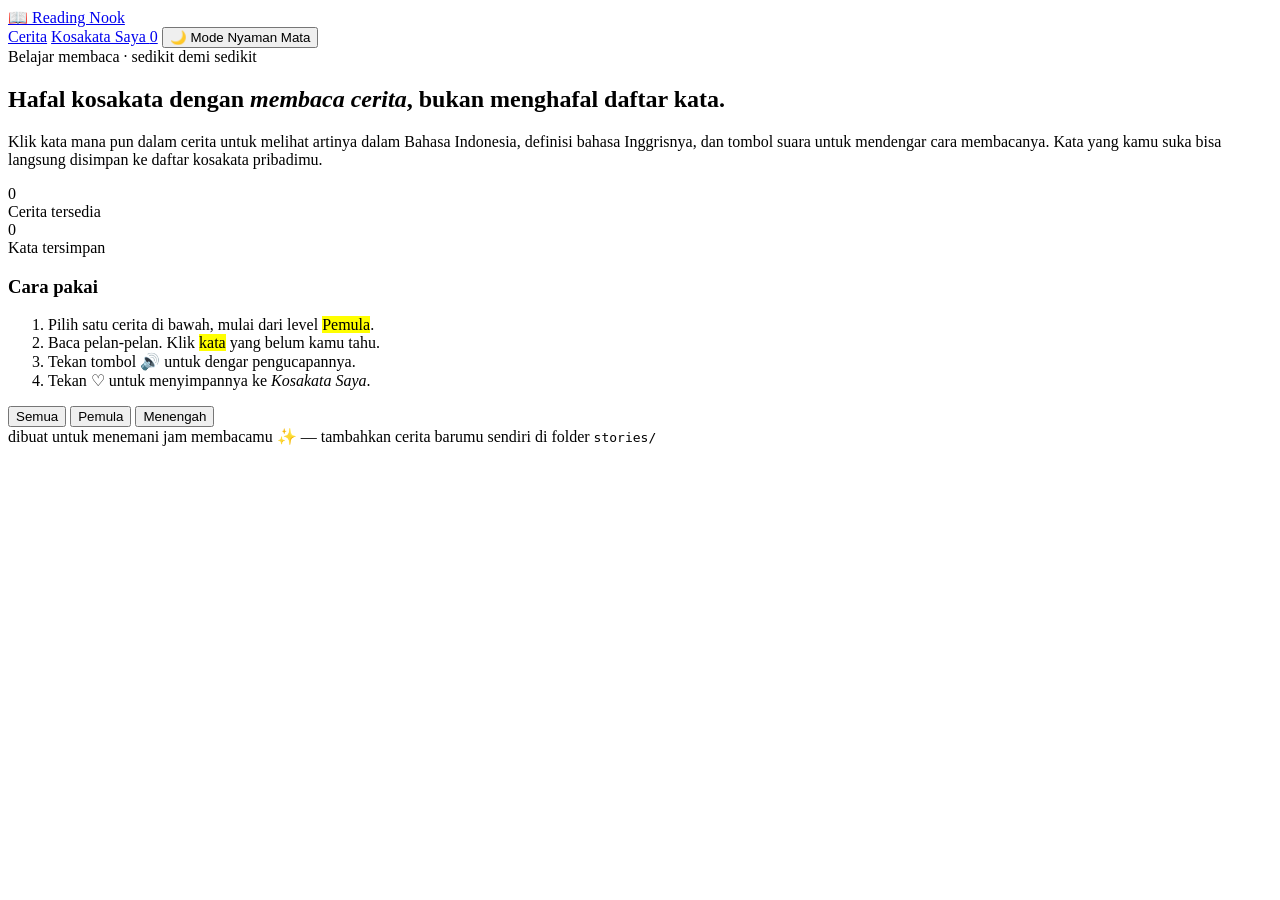
==== index.html @ 83113149 "Add files via upload" ====
<!DOCTYPE html>
<html lang="id">
<head>
<meta charset="UTF-8" />
<meta name="viewport" content="width=device-width, initial-scale=1.0" />
<title>English Reading Nook — Belajar Bahasa Inggris Lewat Cerita</title>
<script>(function(){if(localStorage.getItem("erb_theme")==="comfort"){document.documentElement.setAttribute("data-theme","comfort");}})();</script>
<link rel="stylesheet" href="assets/css/style.css" />
</head>
<body>

  <nav class="site-nav">
    <a href="index.html" class="brand">
      <span class="brand-mark">📖</span>
      <span class="brand-name">Reading Nook</span>
    </a>
    <div class="nav-links">
      <a href="index.html" class="active">Cerita</a>
      <a href="vocab.html">Kosakata Saya <span class="vocab-pill">0</span></a>
      <button id="theme-toggle" class="eye-toggle" type="button">🌙 Mode Nyaman Mata</button>
    </div>
  </nav>

  <div class="shell">

    <section class="hero">
      <div>
        <div class="eyebrow">Belajar membaca · sedikit demi sedikit</div>
        <h1>Hafal kosakata dengan <em>membaca cerita</em>, bukan menghafal daftar kata.</h1>
        <p class="lede">
          Klik kata mana pun dalam cerita untuk melihat artinya dalam Bahasa
          Indonesia, definisi bahasa Inggrisnya, dan tombol suara untuk
          mendengar cara membacanya. Kata yang kamu suka bisa langsung
          disimpan ke daftar kosakata pribadimu.
        </p>
        <div class="hero-stats">
          <div class="stat-block">
            <div class="num" id="stat-stories">0</div>
            <div class="lbl">Cerita tersedia</div>
          </div>
          <div class="stat-block">
            <div class="num" id="stat-vocab">0</div>
            <div class="lbl">Kata tersimpan</div>
          </div>
        </div>
      </div>

      <div class="hero-card">
        <h3>Cara pakai</h3>
        <ol>
          <li>Pilih satu cerita di bawah, mulai dari level <mark>Pemula</mark>.</li>
          <li>Baca pelan-pelan. Klik <mark>kata</mark> yang belum kamu tahu.</li>
          <li>Tekan tombol 🔊 untuk dengar pengucapannya.</li>
          <li>Tekan ♡ untuk menyimpannya ke <em>Kosakata Saya</em>.</li>
        </ol>
      </div>
    </section>

    <div class="filter-bar" id="filter-bar">
      <button class="filter-btn active" data-level="all">Semua</button>
      <button class="filter-btn" data-level="Pemula">Pemula</button>
      <button class="filter-btn" data-level="Menengah">Menengah</button>
    </div>

    <div class="story-grid" id="story-grid"></div>

  </div>

  <footer class="site-foot">dibuat untuk menemani jam membacamu ✨ — tambahkan cerita barumu sendiri di folder <code>stories/</code></footer>

  <script src="assets/js/stories-data.js"></script>
  <script src="assets/js/app.js"></script>
  <script>
    function levelClass(level) {
      return "level-" + level.replace(/\s+/g, "-");
    }

    function renderGrid(filter) {
      const grid = document.getElementById("story-grid");
      grid.innerHTML = "";
      const list = STORIES.filter((s) => filter === "all" || s.level === filter);
      list.forEach((s) => {
        const a = document.createElement("a");
        a.href = s.file;
        a.className = "story-card";
        a.innerHTML = `
          <span class="tape"></span>
          <div class="card-top">
            <span class="card-emoji">${s.emoji}</span>
            <span class="level-tag ${levelClass(s.level)}">${s.level}</span>
          </div>
          <h3>${s.title}</h3>
          <p class="title-id">${s.titleId}</p>
          <p>${s.summary}</p>
          <div class="card-meta">
            <span>📝 ${s.words} kata</span>
            <span>⏱ ${s.minutes} menit</span>
          </div>
        `;
        grid.appendChild(a);
      });
    }

    document.getElementById("stat-stories").textContent = STORIES.length;
    document.getElementById("stat-vocab").textContent = vocabCount();

    renderGrid("all");

    document.getElementById("filter-bar").addEventListener("click", (e) => {
      const btn = e.target.closest(".filter-btn");
      if (!btn) return;
      document
        .querySelectorAll(".filter-btn")
        .forEach((b) => b.classList.remove("active"));
      btn.classList.add("active");
      renderGrid(btn.dataset.level);
    });
  </script>
</body>
</html>
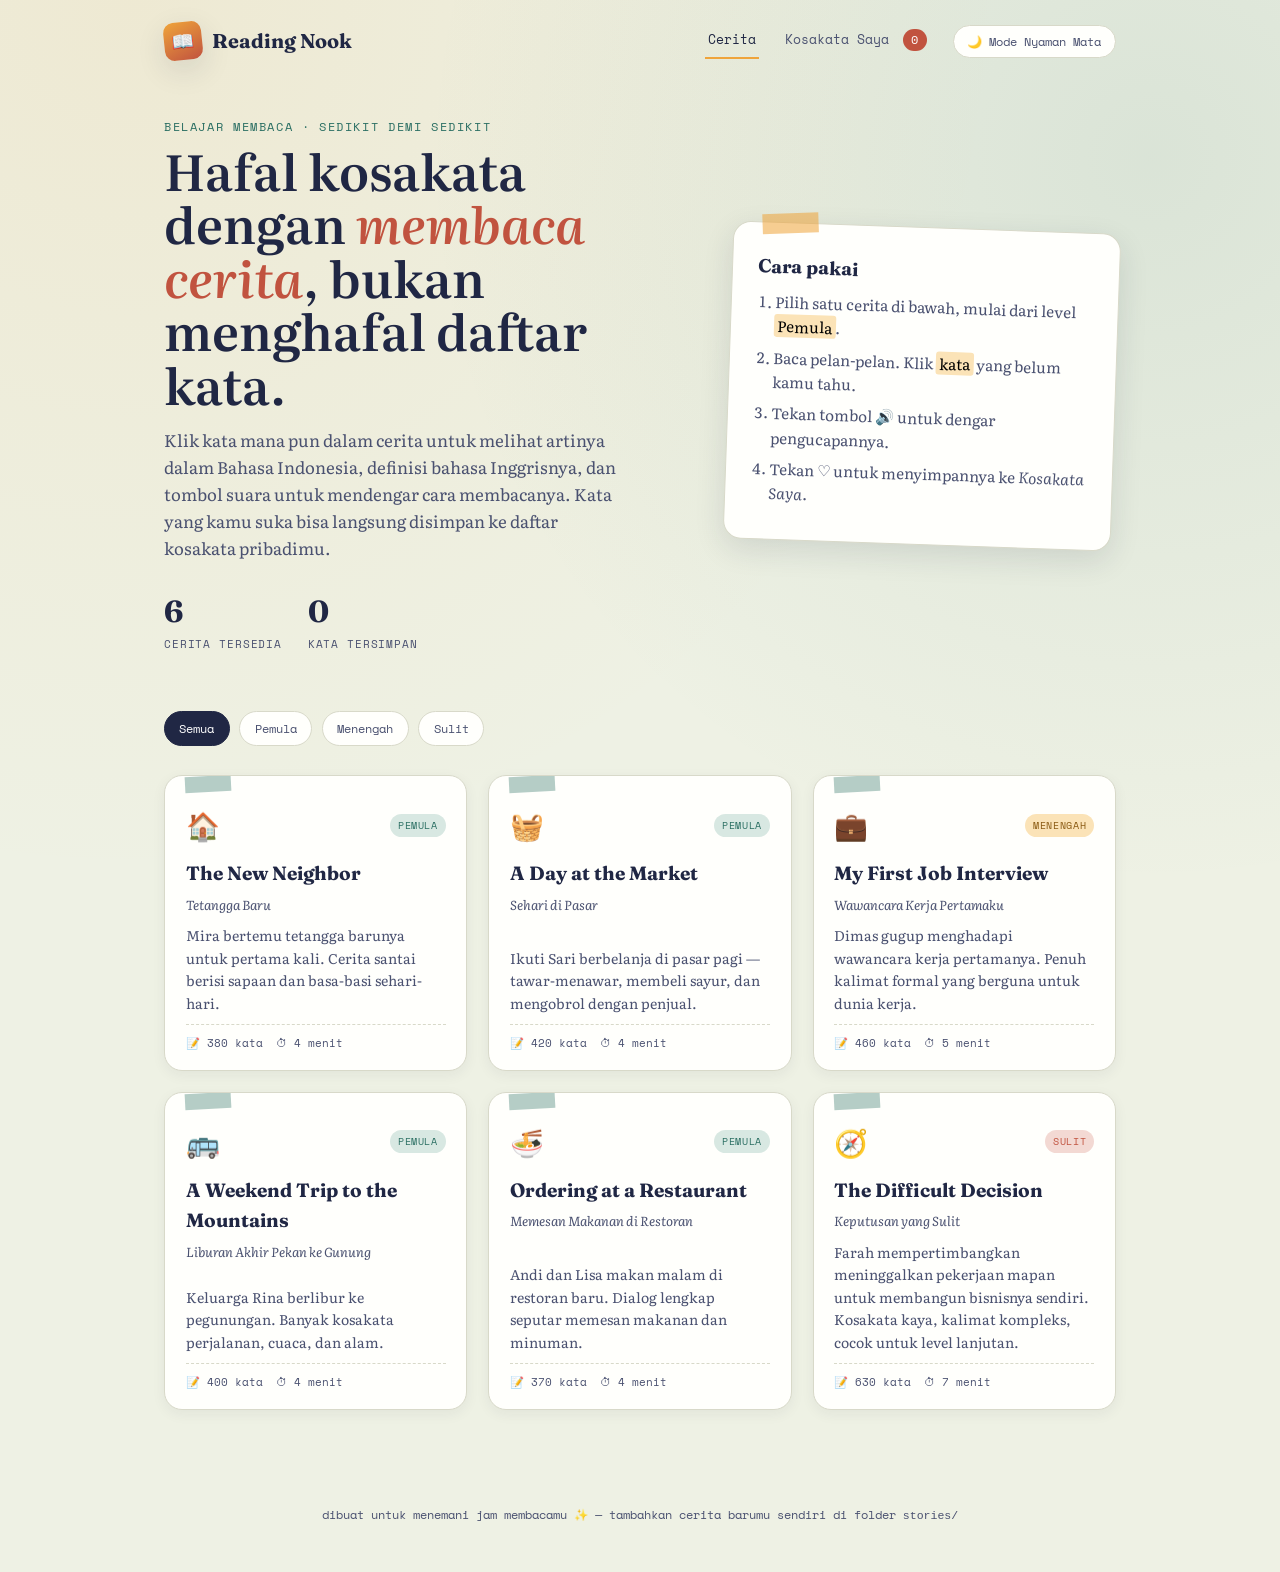
==== commit af8b28e6: "Update index.html" ====
--- a/index.html
+++ b/index.html
@@ -60,6 +60,7 @@
       <button class="filter-btn active" data-level="all">Semua</button>
       <button class="filter-btn" data-level="Pemula">Pemula</button>
       <button class="filter-btn" data-level="Menengah">Menengah</button>
+      <button class="filter-btn" data-level="Sulit">Sulit</button>
     </div>
 
     <div class="story-grid" id="story-grid"></div>
--- a/assets/css/style.css
+++ b/assets/css/style.css
@@ -0,0 +1,668 @@
+/* ============================================================
+   English Reading Nook — design tokens
+   Concept: a well-loved vocabulary notebook. Paper backgrounds,
+   highlighter-marked clickable words, and pop-up "index cards"
+   for word lookups.
+   ============================================================ */
+@import url('https://fonts.googleapis.com/css2?family=Fraunces:ital,opsz,wght@0,9..144,400;0,9..144,600;0,9..144,700;1,9..144,500&family=Literata:ital,opsz,wght@0,7..72,400;0,7..72,500;0,7..72,600;1,7..72,400&family=Space+Mono:wght@400;700&display=swap');
+
+:root{
+  --paper: #EEF1E4;
+  --paper-deep: #E4E8D6;
+  --card: #FFFFFC;
+  --ink: #202744;
+  --ink-soft: #4A5170;
+  --highlight: #EFA43B;      /* marigold — clickable words */
+  --highlight-soft: #FBE3B7;
+  --rose: #C1533F;           /* saved vocabulary accent */
+  --rose-soft: #F3D9D3;
+  --teal: #2B6F63;           /* links / secondary actions */
+  --teal-soft: #D8E8E2;
+  --line: #D8D9C9;
+  --shadow: 0 10px 30px rgba(32,39,68,0.12);
+  --radius: 18px;
+  --glow-1: rgba(239,164,59,0.10);
+  --glow-2: rgba(43,111,99,0.10);
+  --overlay: rgba(32,39,68,0.28);
+}
+
+/* ---------- "Mode Nyaman Mata" — low-glare, warm-dim theme ----------
+   Untuk pengguna dengan mata sensitif / glaukoma: tidak ada putih
+   terang atau hitam pekat, kontras dijaga tetap cukup untuk keterbacaan. */
+[data-theme="comfort"]{
+  --paper: #211F1A;
+  --paper-deep: #29271F;
+  --card: #2A2822;
+  --ink: #E9E2D0;
+  --ink-soft: #B7AF98;
+  --highlight: #C98A3D;
+  --highlight-soft: rgba(201,138,61,0.28);
+  --rose: #C07A6A;
+  --rose-soft: rgba(192,122,106,0.28);
+  --teal: #6FA89B;
+  --teal-soft: rgba(111,168,155,0.22);
+  --line: #3D3A30;
+  --shadow: 0 10px 30px rgba(0,0,0,0.5);
+  --glow-1: rgba(201,138,61,0.06);
+  --glow-2: rgba(111,168,155,0.06);
+  --overlay: rgba(0,0,0,0.55);
+}
+
+*{ box-sizing:border-box; }
+html{ scroll-behavior:smooth; }
+
+body{
+  margin:0;
+  background:
+    radial-gradient(circle at 10% 0%, var(--glow-1), transparent 45%),
+    radial-gradient(circle at 90% 10%, var(--glow-2), transparent 40%),
+    var(--paper);
+  color:var(--ink);
+  font-family:'Literata', Georgia, serif;
+  line-height:1.6;
+  min-height:100vh;
+  transition: background-color .25s ease, color .25s ease;
+}
+
+a{ color:var(--teal); }
+
+/* ---------- utility bits ---------- */
+.eyebrow{
+  font-family:'Space Mono', monospace;
+  font-size:.72rem;
+  letter-spacing:.14em;
+  text-transform:uppercase;
+  color:var(--teal);
+}
+.serif-display{ font-family:'Fraunces', serif; }
+
+/* ---------- top navigation ---------- */
+.site-nav{
+  display:flex;
+  align-items:center;
+  justify-content:space-between;
+  gap:1rem;
+  max-width:1000px;
+  margin:0 auto;
+  padding:1.4rem 1.5rem .6rem;
+}
+.brand{
+  display:flex;
+  align-items:center;
+  gap:.6rem;
+  text-decoration:none;
+  color:var(--ink);
+}
+.brand-mark{
+  width:38px; height:38px;
+  border-radius:10px;
+  background:linear-gradient(155deg, var(--highlight), var(--rose));
+  display:flex; align-items:center; justify-content:center;
+  font-size:1.15rem;
+  transform:rotate(-6deg);
+  box-shadow:var(--shadow);
+}
+.brand-name{
+  font-family:'Fraunces', serif;
+  font-weight:700;
+  font-size:1.25rem;
+}
+.nav-links{
+  display:flex; gap:1.4rem; align-items:center;
+  font-family:'Space Mono', monospace;
+  font-size:.8rem;
+}
+.nav-links a{
+  text-decoration:none;
+  color:var(--ink-soft);
+  padding:.4rem .2rem;
+  border-bottom:2px solid transparent;
+}
+.nav-links a:hover, .nav-links a.active{
+  color:var(--ink);
+  border-bottom-color:var(--highlight);
+}
+.vocab-pill{
+  background:var(--rose);
+  color:#fff;
+  border-radius:999px;
+  padding:.15rem .55rem;
+  font-size:.72rem;
+  margin-left:.35rem;
+}
+
+/* eye-comfort toggle button, lives in the nav on every page */
+.eye-toggle{
+  font-family:'Space Mono', monospace;
+  font-size:.76rem;
+  border:1.5px solid var(--line);
+  background:var(--card);
+  color:var(--ink-soft);
+  padding:.4rem .85rem;
+  border-radius:999px;
+  cursor:pointer;
+  transition:.15s;
+  white-space:nowrap;
+}
+.eye-toggle:hover{ border-color:var(--teal); color:var(--teal); }
+[data-theme="comfort"] .eye-toggle{
+  background:var(--highlight-soft);
+  border-color:var(--highlight);
+  color:var(--ink);
+}
+
+/* ---------- generic page shell ---------- */
+.shell{ max-width:1000px; margin:0 auto; padding:0 1.5rem 4rem; }
+
+/* ============================================================
+   INDEX PAGE
+   ============================================================ */
+.hero{
+  padding:3rem 0 2rem;
+  display:grid;
+  grid-template-columns:1.15fr .85fr;
+  gap:2.5rem;
+  align-items:center;
+}
+@media (max-width:760px){ .hero{ grid-template-columns:1fr; padding-top:1.5rem;} }
+
+.hero h1{
+  font-size:clamp(2.1rem, 4.4vw, 3.1rem);
+  line-height:1.08;
+  margin:.4rem 0 1rem;
+  font-weight:600;
+}
+.hero h1 em{
+  font-style:italic;
+  color:var(--rose);
+}
+.hero p.lede{
+  font-size:1.05rem;
+  color:var(--ink-soft);
+  max-width:46ch;
+}
+.hero-stats{
+  display:flex;
+  gap:1.6rem;
+  margin-top:1.6rem;
+  flex-wrap:wrap;
+}
+.stat-block .num{
+  font-family:'Fraunces', serif;
+  font-size:1.9rem;
+  font-weight:700;
+  color:var(--ink);
+}
+.stat-block .lbl{
+  font-family:'Space Mono', monospace;
+  font-size:.68rem;
+  letter-spacing:.08em;
+  text-transform:uppercase;
+  color:var(--ink-soft);
+}
+
+.hero-card{
+  background:var(--card);
+  border-radius:var(--radius);
+  box-shadow:var(--shadow);
+  padding:1.6rem;
+  transform:rotate(2deg);
+  border:1px solid var(--line);
+  position:relative;
+}
+.hero-card::before{
+  content:"";
+  position:absolute; top:-10px; left:28px;
+  width:56px; height:20px;
+  background:rgba(239,164,59,0.55);
+  transform:rotate(-4deg);
+}
+.hero-card h3{ margin:.2rem 0 .5rem; font-family:'Fraunces',serif; }
+.hero-card ol{ margin:0; padding-left:1.1rem; color:var(--ink-soft); font-size:.95rem; }
+.hero-card li{ margin-bottom:.45rem; }
+.hero-card mark{
+  background:var(--highlight-soft);
+  padding:0 .2rem;
+  border-radius:3px;
+}
+
+/* filter bar */
+.filter-bar{
+  display:flex;
+  gap:.6rem;
+  flex-wrap:wrap;
+  margin:1.6rem 0 1.8rem;
+}
+.filter-btn{
+  font-family:'Space Mono', monospace;
+  font-size:.78rem;
+  border:1.5px solid var(--line);
+  background:var(--card);
+  color:var(--ink-soft);
+  padding:.45rem .9rem;
+  border-radius:999px;
+  cursor:pointer;
+  transition:.15s;
+}
+.filter-btn:hover{ border-color:var(--teal); color:var(--teal); }
+.filter-btn.active{
+  background:var(--ink);
+  color:#fff;
+  border-color:var(--ink);
+}
+
+/* story grid — "bookshelf" of index cards */
+.story-grid{
+  display:grid;
+  grid-template-columns:repeat(auto-fill, minmax(255px, 1fr));
+  gap:1.3rem;
+}
+.story-card{
+  background:var(--card);
+  border-radius:var(--radius);
+  border:1px solid var(--line);
+  box-shadow:0 4px 14px rgba(32,39,68,0.06);
+  padding:1.3rem 1.3rem 1.1rem;
+  text-decoration:none;
+  color:var(--ink);
+  display:flex;
+  flex-direction:column;
+  gap:.6rem;
+  transition:transform .18s ease, box-shadow .18s ease;
+  position:relative;
+  overflow:hidden;
+}
+.story-card:hover{
+  transform:translateY(-4px) rotate(-.6deg);
+  box-shadow:var(--shadow);
+}
+.story-card .tape{
+  position:absolute; top:0; left:20px;
+  width:46px; height:16px;
+  background:rgba(43,111,99,.35);
+  transform:rotate(-3deg);
+}
+.card-top{ display:flex; align-items:center; justify-content:space-between; margin-top:.4rem;}
+.card-emoji{ font-size:1.7rem; }
+.level-tag{
+  font-family:'Space Mono', monospace;
+  font-size:.65rem;
+  letter-spacing:.06em;
+  text-transform:uppercase;
+  padding:.2rem .5rem;
+  border-radius:999px;
+}
+.level-Pemula{ background:var(--teal-soft); color:var(--teal); }
+.level-Menengah{ background:var(--highlight-soft); color:#8a5a12; }
+.level-Sulit{ background:var(--rose-soft); color:var(--rose); }
+.story-card h3{
+  font-family:'Fraunces', serif;
+  font-size:1.2rem;
+  margin:.1rem 0 0;
+}
+.story-card .title-id{
+  font-size:.82rem;
+  color:var(--ink-soft);
+  font-style:italic;
+  margin:-.3rem 0 0;
+}
+.story-card p{
+  font-size:.88rem;
+  color:var(--ink-soft);
+  margin:0;
+  flex:1;
+}
+.card-meta{
+  font-family:'Space Mono', monospace;
+  font-size:.7rem;
+  color:var(--ink-soft);
+  display:flex;
+  gap:.8rem;
+  border-top:1px dashed var(--line);
+  padding-top:.6rem;
+}
+
+/* ============================================================
+   STORY READER PAGE
+   ============================================================ */
+.reader-header{
+  padding:1.6rem 0 .6rem;
+}
+.back-link{
+  font-family:'Space Mono', monospace;
+  font-size:.78rem;
+  text-decoration:none;
+  color:var(--ink-soft);
+  display:inline-flex;
+  align-items:center;
+  gap:.35rem;
+}
+.back-link:hover{ color:var(--teal); }
+
+.reader-title-row{
+  display:flex;
+  justify-content:space-between;
+  align-items:flex-end;
+  gap:1rem;
+  flex-wrap:wrap;
+  margin-top:.7rem;
+}
+.reader-title-row h1{
+  font-family:'Fraunces', serif;
+  font-size:clamp(1.8rem, 4vw, 2.5rem);
+  margin:.2rem 0;
+}
+.reader-title-row .title-id{
+  font-style:italic;
+  color:var(--ink-soft);
+  font-size:1rem;
+  margin:0 0 .6rem;
+}
+
+.reader-toolbar{
+  display:flex;
+  align-items:center;
+  gap:.7rem;
+  flex-wrap:wrap;
+  margin:1rem 0 .4rem;
+}
+.btn{
+  font-family:'Space Mono', monospace;
+  font-size:.78rem;
+  border:none;
+  cursor:pointer;
+  border-radius:999px;
+  padding:.6rem 1.1rem;
+  display:inline-flex;
+  align-items:center;
+  gap:.45rem;
+  transition:.15s;
+}
+.btn-primary{
+  background:var(--ink);
+  color:#fff;
+}
+.btn-primary:hover{ background:var(--teal); }
+.btn-ghost{
+  background:transparent;
+  border:1.5px solid var(--line);
+  color:var(--ink-soft);
+}
+.btn-ghost:hover{ border-color:var(--teal); color:var(--teal); }
+.btn.playing{ background:var(--rose); }
+
+.hint-banner{
+  font-size:.85rem;
+  color:var(--ink-soft);
+  background:var(--teal-soft);
+  border-radius:12px;
+  padding:.65rem 1rem;
+  margin:.9rem 0 1.6rem;
+  display:flex;
+  gap:.5rem;
+  align-items:flex-start;
+}
+
+/* the story paper */
+.story-paper{
+  background:var(--card);
+  border:1px solid var(--line);
+  border-radius:var(--radius);
+  box-shadow:var(--shadow);
+  padding:clamp(1.6rem, 4vw, 3rem);
+  max-width:72ch;
+  margin:0 auto;
+}
+.story-paper p{
+  font-size:1.12rem;
+  margin:0 0 1.35rem;
+}
+.story-paper p:last-child{ margin-bottom:0; }
+.para-pair:last-child .story-en{ margin-bottom:0; }
+
+/* Indonesian translation line under each paragraph — hidden until
+   "Lihat Arti" is switched on */
+.story-id{
+  display:none;
+  font-size:.95rem !important;
+  font-style:italic;
+  color:var(--ink-soft);
+  border-left:3px solid var(--highlight);
+  padding-left:.85rem;
+  margin:-0.7rem 0 1.5rem !important;
+}
+#story-text.show-translation .story-id{ display:block; }
+
+/* clickable words */
+.word{
+  cursor:pointer;
+  border-radius:3px;
+  padding:0 1px;
+  box-shadow: inset 0 -0.4em 0 var(--highlight-soft);
+  transition:box-shadow .15s;
+}
+.word:hover{
+  box-shadow: inset 0 -1.1em 0 var(--highlight-soft);
+}
+.word.is-active{
+  box-shadow: inset 0 -1.1em 0 var(--highlight);
+}
+.word.is-saved{
+  box-shadow: inset 0 -0.4em 0 var(--rose-soft);
+}
+.word.is-saved:hover, .word.is-saved.is-active{
+  box-shadow: inset 0 -1.1em 0 var(--rose-soft);
+}
+
+/* next-story nav */
+.story-footer-nav{
+  max-width:72ch;
+  margin:2rem auto 0;
+  display:flex;
+  justify-content:space-between;
+  gap:1rem;
+  flex-wrap:wrap;
+}
+
+/* ---------- word lookup drawer (signature element) ---------- */
+.overlay{
+  position:fixed; inset:0;
+  background:rgba(32,39,68,0.28);
+  opacity:0; pointer-events:none;
+  transition:opacity .2s;
+  z-index:40;
+}
+.overlay.open{ opacity:1; pointer-events:auto; }
+
+.drawer{
+  position:fixed;
+  left:50%;
+  bottom:-100%;
+  transform:translate(-50%, 0) rotate(0deg);
+  width:min(430px, 92vw);
+  background:var(--card);
+  border:1px solid var(--line);
+  border-radius:20px 20px 4px 4px;
+  box-shadow:0 -8px 40px rgba(32,39,68,0.28);
+  padding:1.5rem 1.5rem 1.7rem;
+  z-index:50;
+  transition:bottom .28s cubic-bezier(.2,.9,.3,1.2);
+}
+.drawer.open{ bottom:1.4rem; }
+.drawer::before{
+  content:"";
+  position:absolute; top:-11px; left:38px;
+  width:52px; height:18px;
+  background:rgba(193,83,63,.5);
+  transform:rotate(-5deg);
+}
+.drawer-close{
+  position:absolute; top:.7rem; right:.9rem;
+  background:none; border:none; cursor:pointer;
+  font-size:1.1rem; color:var(--ink-soft);
+}
+.drawer-word{
+  font-family:'Fraunces', serif;
+  font-size:1.7rem;
+  font-weight:600;
+  margin:.1rem 0 .1rem;
+}
+.drawer-phonetic{
+  font-family:'Space Mono', monospace;
+  color:var(--ink-soft);
+  font-size:.9rem;
+  min-height:1.2em;
+}
+.drawer-actions{
+  display:flex; gap:.5rem; margin:.8rem 0 1rem; flex-wrap:wrap;
+}
+.icon-btn{
+  border:1.5px solid var(--line);
+  background:#fff;
+  border-radius:999px;
+  width:38px; height:38px;
+  display:flex; align-items:center; justify-content:center;
+  cursor:pointer; font-size:1rem;
+  transition:.15s;
+}
+.icon-btn:hover{ border-color:var(--teal); }
+.icon-btn.saved{ background:var(--rose); border-color:var(--rose); color:#fff; }
+
+.drawer-section-label{
+  font-family:'Space Mono', monospace;
+  font-size:.68rem;
+  letter-spacing:.08em;
+  text-transform:uppercase;
+  color:var(--teal);
+  margin:.9rem 0 .25rem;
+}
+.drawer-text{ font-size:.98rem; color:var(--ink); min-height:1.4em; }
+.drawer-text.muted{ color:var(--ink-soft); font-style:italic; }
+.drawer-example{
+  font-size:.9rem;
+  color:var(--ink-soft);
+  font-style:italic;
+  border-left:2px solid var(--highlight);
+  padding-left:.6rem;
+  margin-top:.3rem;
+}
+
+/* ============================================================
+   VOCAB PAGE
+   ============================================================ */
+.vocab-list{ display:flex; flex-direction:column; gap:.9rem; margin-top:1.4rem; }
+.vocab-row{
+  background:var(--card);
+  border:1px solid var(--line);
+  border-radius:14px;
+  padding:1rem 1.2rem;
+  display:flex;
+  align-items:center;
+  gap:1rem;
+  flex-wrap:wrap;
+}
+.vocab-row .vword{
+  font-family:'Fraunces', serif;
+  font-size:1.25rem;
+  min-width:120px;
+}
+.vocab-row .vmeta{ flex:1; min-width:200px; font-size:.9rem; color:var(--ink-soft); }
+.vocab-row .vfrom{
+  font-family:'Space Mono', monospace;
+  font-size:.68rem;
+  color:var(--teal);
+}
+.empty-state{
+  text-align:center;
+  padding:3.5rem 1rem;
+  color:var(--ink-soft);
+}
+.empty-state .big{ font-size:2.4rem; margin-bottom:.5rem; }
+
+footer.site-foot{
+  text-align:center;
+  font-family:'Space Mono', monospace;
+  font-size:.72rem;
+  color:var(--ink-soft);
+  padding:2rem 1rem 3rem;
+}
+
+@media (prefers-reduced-motion: reduce){
+  *{ transition:none !important; scroll-behavior:auto !important; }
+}
+
+/* ============================================================
+   MOBILE FIXES (≤640px)
+   ============================================================ */
+body{ overflow-x:hidden; }
+
+@media (max-width:640px){
+  .site-nav{
+    flex-wrap:wrap;
+    row-gap:.55rem;
+    padding:1rem 1rem .3rem;
+  }
+  .brand-name{ font-size:1.05rem; }
+  .brand-mark{ width:32px; height:32px; font-size:1rem; }
+  .nav-links{
+    width:100%;
+    justify-content:space-between;
+    gap:.5rem;
+    font-size:.72rem;
+  }
+  .eye-toggle{
+    font-size:.68rem;
+    padding:.4rem .6rem;
+  }
+
+  .shell{ padding:0 1rem 3rem; }
+
+  .hero{ padding:1rem 0 1.2rem; gap:1.4rem; }
+  .hero p.lede{ font-size:.95rem; }
+  .hero-stats{ gap:1.1rem; }
+  .hero-card{
+    transform:none;
+    padding:1.2rem;
+  }
+  .hero-card::before{ left:20px; }
+
+  .filter-bar{ gap:.5rem; margin:1.2rem 0 1.4rem; }
+  .filter-btn{ font-size:.72rem; padding:.4rem .75rem; }
+
+  .story-grid{
+    grid-template-columns:1fr;
+    gap:1rem;
+  }
+  .story-card:hover{ transform:none; }
+
+  .reader-header{ padding:1.1rem 0 .4rem; }
+  .reader-toolbar{ gap:.5rem; }
+  .btn{ font-size:.72rem; padding:.55rem .9rem; }
+  .hint-banner{ font-size:.8rem; padding:.6rem .8rem; }
+
+  .story-paper{ padding:1.25rem; }
+  .story-paper p{ font-size:1rem; }
+  .story-id{ font-size:.88rem !important; padding-left:.6rem; }
+
+  .story-footer-nav{ flex-direction:column; }
+  .story-footer-nav .btn{ width:100%; justify-content:center; }
+
+  /* word-lookup drawer */
+  .drawer{
+    width:94vw;
+    padding:1.3rem 1.1rem 1.5rem;
+  }
+  .drawer.open{ bottom:.7rem; }
+  .drawer-word{ font-size:1.4rem; }
+
+  /* vocab page rows: stack instead of squeezing horizontally */
+  .vocab-row{
+    flex-direction:column;
+    align-items:stretch;
+    gap:.5rem;
+    padding:.9rem 1rem;
+  }
+  .vocab-row .vword{ min-width:0; }
+  .vocab-row .vmeta{ min-width:0; }
+  .vocab-row .icon-btn{ align-self:flex-end; }
+}
